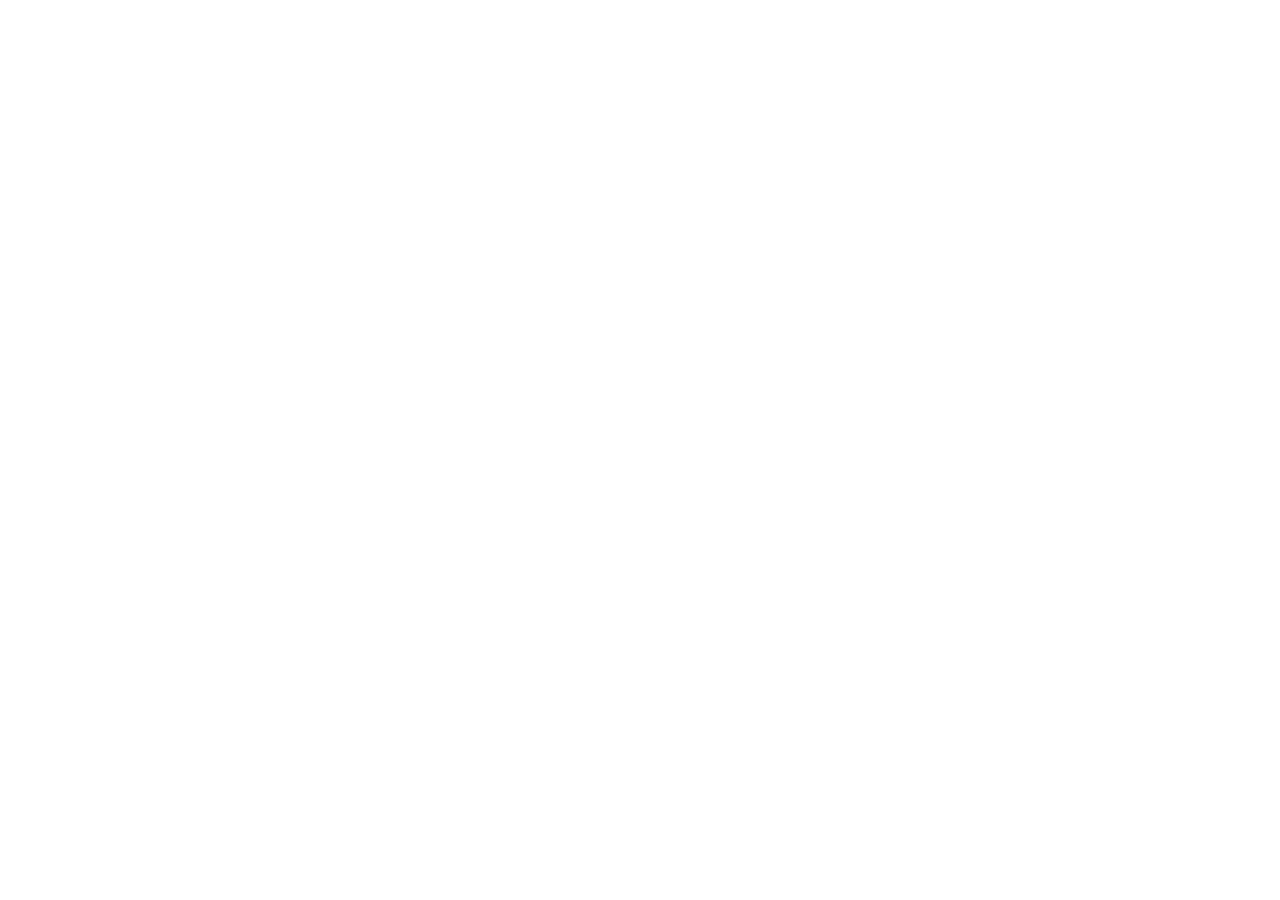
==== index.html @ 8848ab42 "this file folders are completed" ====
<!DOCTYPE html>
<html lang="en">
<head>
    <meta charset="UTF-8">
    <meta name="viewport" content="width=device-width, initial-scale=1.0">
    <!-- ------------------link css --------------------------------- -->
     <link rel="stylesheet" href="./assets/css/style.css">
    <title>AUTO | CARS</title>
</head>
<body>

    












    <!-- ------------------script js -------------------------------- -->
         <script src="./assets/js/script.js"></script>
</body>
</html>
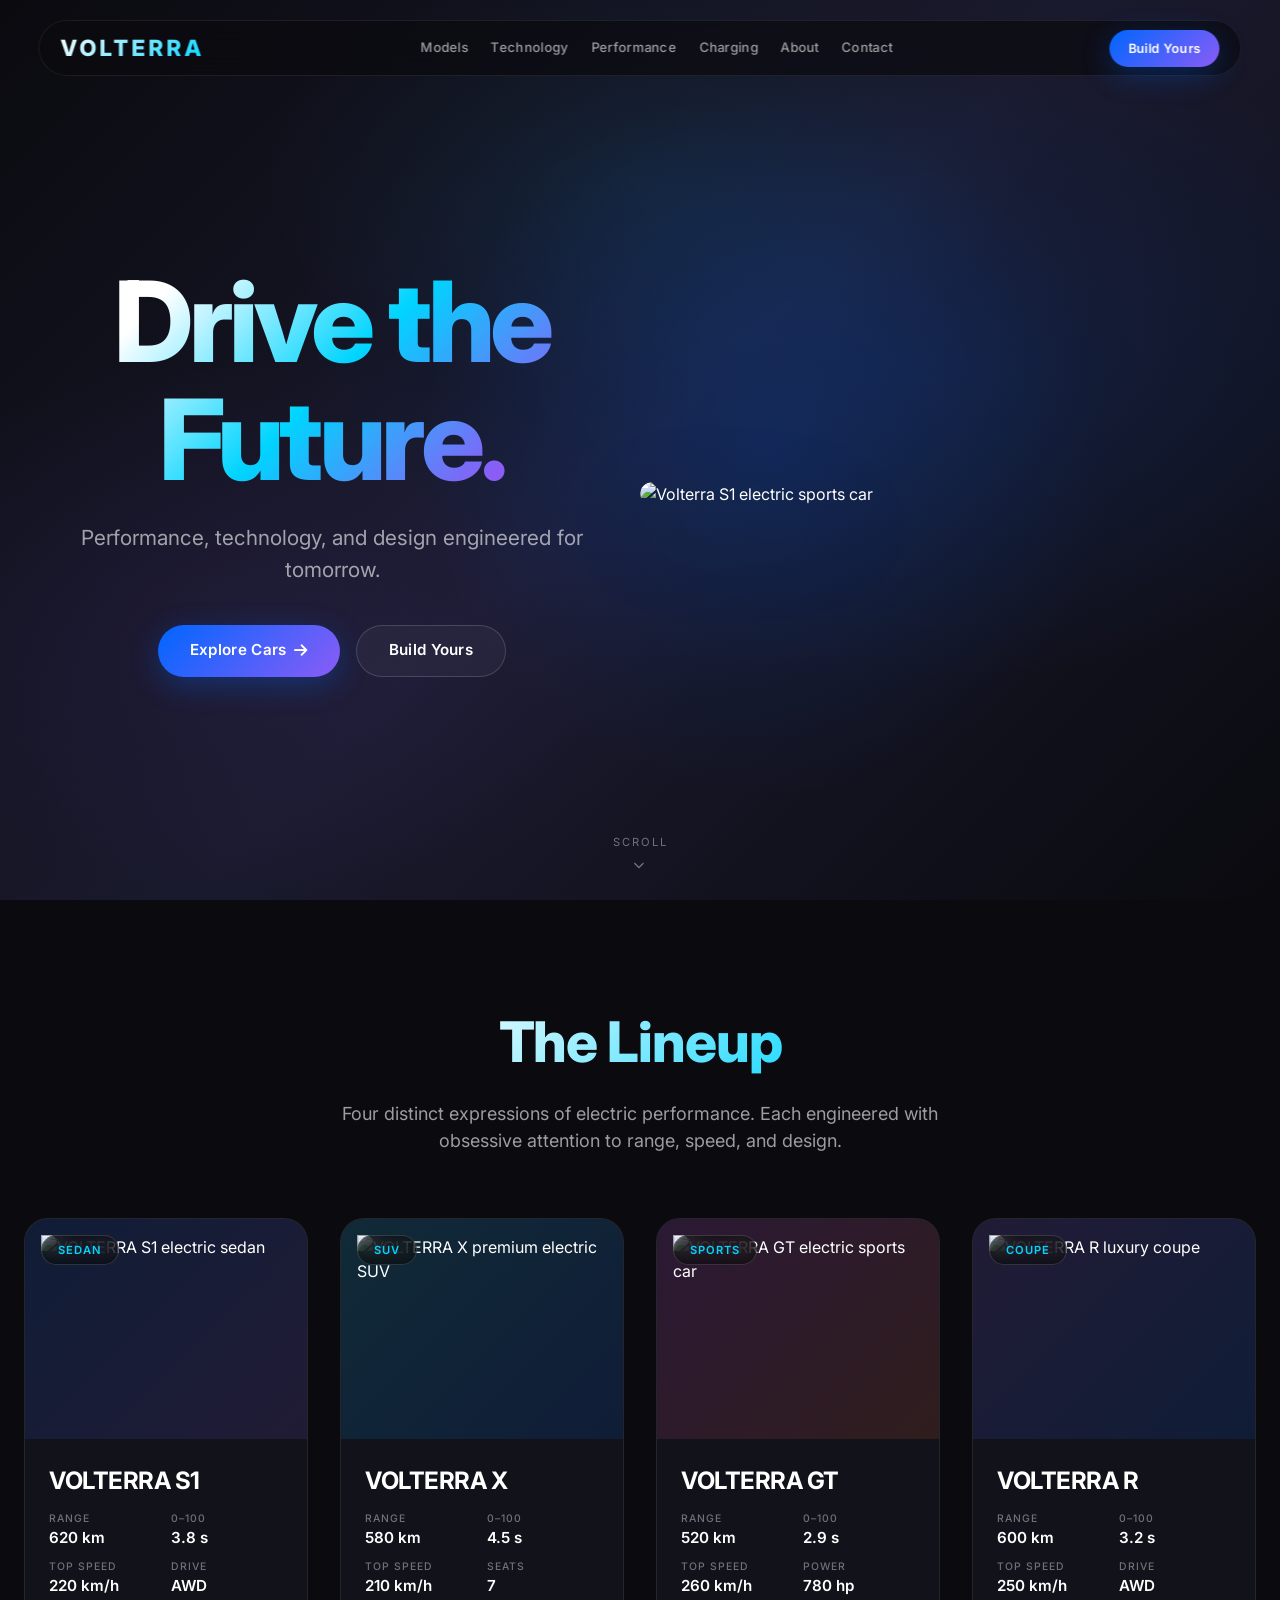
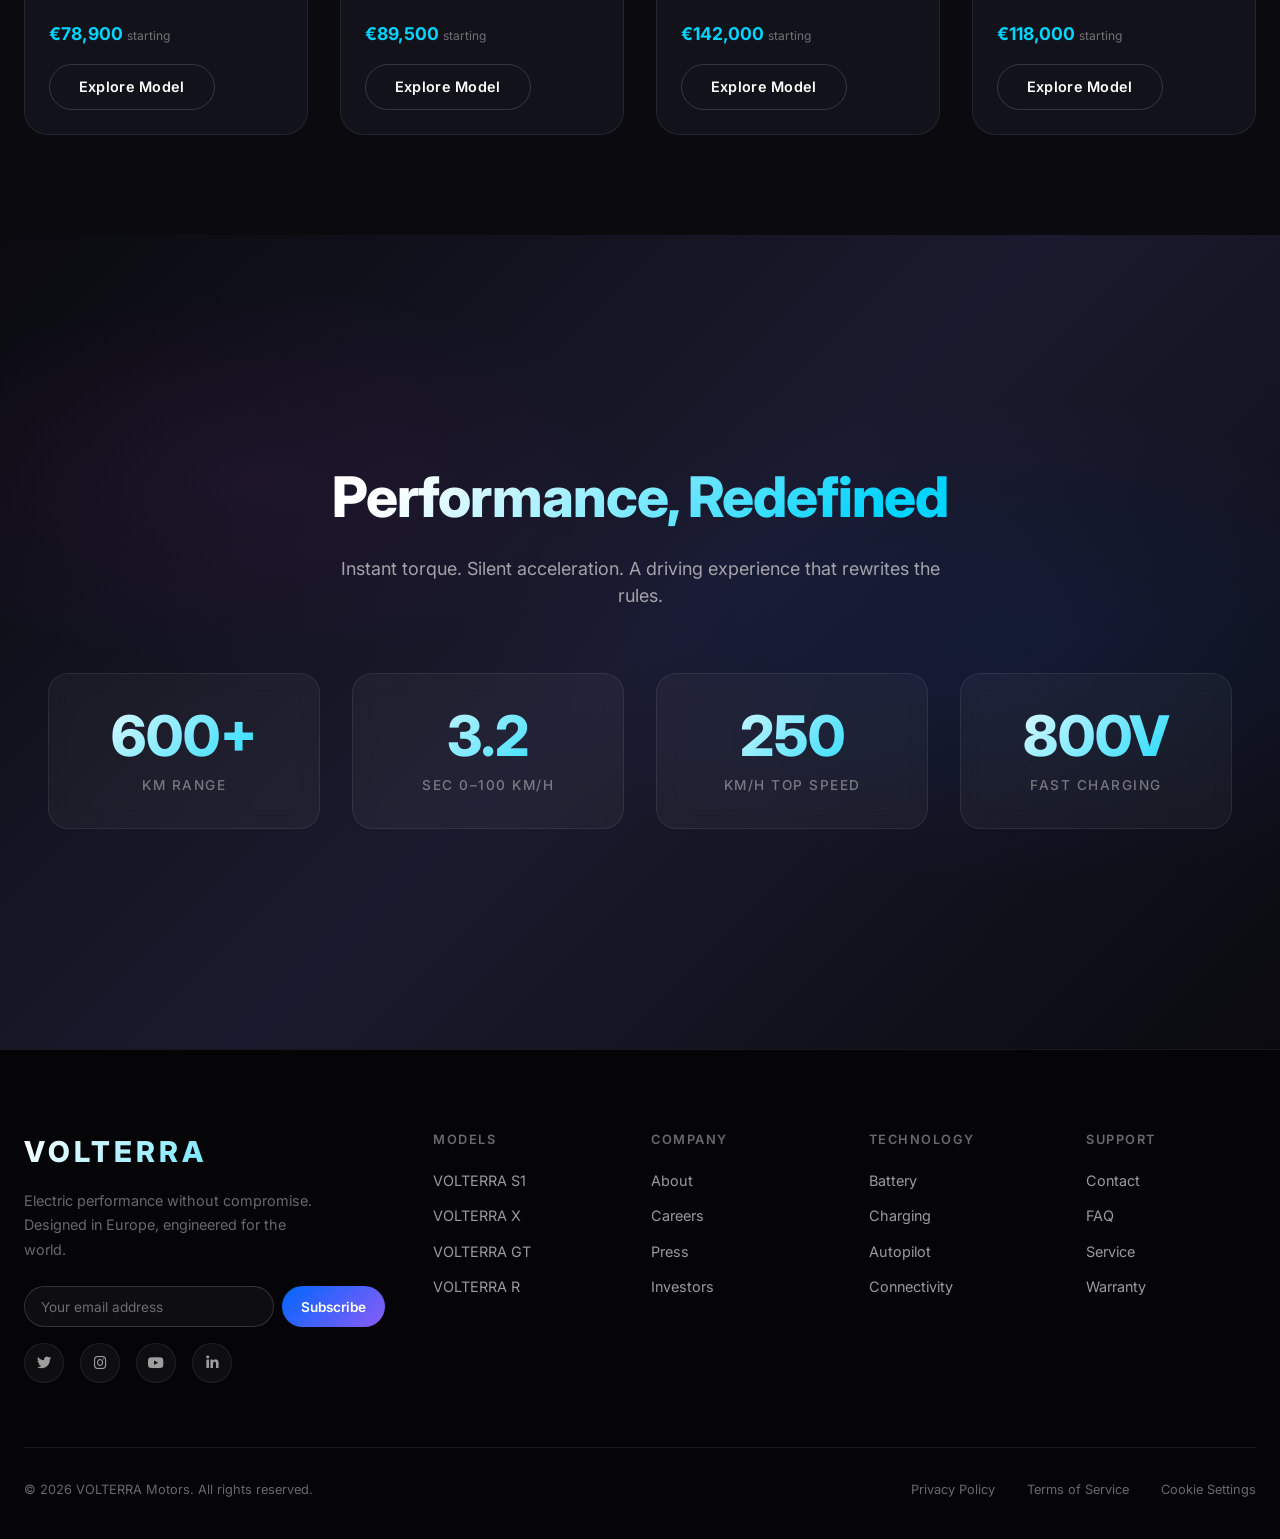
==== commit d07fd1f1: "this is my website" ====
--- a/index.html
+++ b/index.html
@@ -1,28 +1,225 @@
 <!DOCTYPE html>
 <html lang="en">
 <head>
-    <meta charset="UTF-8">
-    <meta name="viewport" content="width=device-width, initial-scale=1.0">
-    <!-- ------------------link css --------------------------------- -->
-     <link rel="stylesheet" href="./assets/css/style.css">
-    <title>AUTO | CARS</title>
+  <meta charset="UTF-8" />
+  <meta name="viewport" content="width=device-width, initial-scale=1.0" />
+  <meta name="description" content="VOLTERRA — Electric performance without compromise. Drive the future." />
+  <title>VOLTERRA — Drive the Future</title>
+
+  <link rel="preconnect" href="https://fonts.googleapis.com" />
+  <link rel="preconnect" href="https://fonts.gstatic.com" crossorigin />
+  <link href="https://fonts.googleapis.com/css2?family=Inter:opsz,wght@14..32,300;14..32,400;14..32,500;14..32,600;14..32,700;14..32,800&display=swap" rel="stylesheet" />
+  <link rel="stylesheet" href="https://cdnjs.cloudflare.com/ajax/libs/font-awesome/6.0.0-beta3/css/all.min.css" />
+  <link rel="stylesheet" href="assets/css/style.css" />
 </head>
 <body>
 
-    
-
-
-
-
-
-
-
-
-
-
-
-
-    <!-- ------------------script js -------------------------------- -->
-         <script src="./assets/js/script.js"></script>
+  <!-- ===== NAVIGATION ===== -->
+  <nav class="nav" id="nav">
+    <a href="index.html" class="nav-logo">VOLTERRA</a>
+    <div class="nav-links" id="navLinks">
+      <a href="models.html">Models</a>
+      <a href="technology.html">Technology</a>
+      <a href="performance.html">Performance</a>
+      <a href="charging.html">Charging</a>
+      <a href="about.html">About</a>
+      <a href="contact.html">Contact</a>
+    </div>
+    <div class="nav-cta">
+      <a href="models.html#build" class="btn btn-primary">Build Yours</a>
+      <button class="hamburger" id="hamburger" aria-label="Menu">
+        <span></span><span></span><span></span>
+      </button>
+    </div>
+  </nav>
+
+  <!-- ===== HERO ===== -->
+  <section class="hero">
+    <div class="hero-bg"></div>
+    <div class="hero-glow"></div>
+    <div class="hero-content">
+      <h1>Drive the Future.</h1>
+      <p class="hero-sub">Performance, technology, and design engineered for tomorrow.</p>
+      <div class="hero-ctas">
+        <a href="models.html" class="btn btn-primary">Explore Cars <i class="fas fa-arrow-right"></i></a>
+        <a href="models.html#build" class="btn btn-secondary">Build Yours</a>
+      </div>
+    </div>
+    <div class="hero-car">
+      <img src="https://images.unsplash.com/photo-1617788138017-80ad40651399?w=1200&q=80&auto=format&fit=crop" alt="Volterra S1 electric sports car" loading="eager" />
+    </div>
+    <div class="scroll-indicator">
+      <span>Scroll</span>
+      <i class="fas fa-chevron-down"></i>
+    </div>
+  </section>
+
+  <!-- ===== MODELS PREVIEW ===== -->
+  <section class="section" id="models">
+    <div class="section-header">
+      <h2 class="section-title">The Lineup</h2>
+      <p class="section-sub">Four distinct expressions of electric performance. Each engineered with obsessive attention to range, speed, and design.</p>
+    </div>
+    <div class="models-grid">
+
+      <article class="model-card">
+        <div class="model-card-image" style="background: linear-gradient(135deg, #0066ff20, #8b5cf620);">
+          <span class="model-badge">Sedan</span>
+          <img src="https://images.unsplash.com/photo-1619767886558-efdc259cde1a?w=600&q=80&auto=format&fit=crop" alt="VOLTERRA S1 electric sedan" loading="lazy" />
+        </div>
+        <div class="model-card-body">
+          <h3>VOLTERRA S1</h3>
+          <div class="model-specs">
+            <div class="spec-item"><span class="spec-label">Range</span><span class="spec-value">620 km</span></div>
+            <div class="spec-item"><span class="spec-label">0–100</span><span class="spec-value">3.8 s</span></div>
+            <div class="spec-item"><span class="spec-label">Top Speed</span><span class="spec-value">220 km/h</span></div>
+            <div class="spec-item"><span class="spec-label">Drive</span><span class="spec-value">AWD</span></div>
+          </div>
+          <div class="model-price">€78,900 <span>starting</span></div>
+          <a href="models.html" class="btn btn-outline">Explore Model</a>
+        </div>
+      </article>
+
+      <article class="model-card">
+        <div class="model-card-image" style="background: linear-gradient(135deg, #00d4ff20, #0066ff20);">
+          <span class="model-badge">SUV</span>
+          <img src="https://images.unsplash.com/photo-1618843479313-40f8afb4b4d8?w=600&q=80&auto=format&fit=crop" alt="VOLTERRA X premium electric SUV" loading="lazy" />
+        </div>
+        <div class="model-card-body">
+          <h3>VOLTERRA X</h3>
+          <div class="model-specs">
+            <div class="spec-item"><span class="spec-label">Range</span><span class="spec-value">580 km</span></div>
+            <div class="spec-item"><span class="spec-label">0–100</span><span class="spec-value">4.5 s</span></div>
+            <div class="spec-item"><span class="spec-label">Top Speed</span><span class="spec-value">210 km/h</span></div>
+            <div class="spec-item"><span class="spec-label">Seats</span><span class="spec-value">7</span></div>
+          </div>
+          <div class="model-price">€89,500 <span>starting</span></div>
+          <a href="models.html" class="btn btn-outline">Explore Model</a>
+        </div>
+      </article>
+
+      <article class="model-card">
+        <div class="model-card-image" style="background: linear-gradient(135deg, #d946ef20, #ff6b3520);">
+          <span class="model-badge">Sports</span>
+          <img src="https://images.unsplash.com/photo-1605559424843-9e4c228bf1c2?w=600&q=80&auto=format&fit=crop" alt="VOLTERRA GT electric sports car" loading="lazy" />
+        </div>
+        <div class="model-card-body">
+          <h3>VOLTERRA GT</h3>
+          <div class="model-specs">
+            <div class="spec-item"><span class="spec-label">Range</span><span class="spec-value">520 km</span></div>
+            <div class="spec-item"><span class="spec-label">0–100</span><span class="spec-value">2.9 s</span></div>
+            <div class="spec-item"><span class="spec-label">Top Speed</span><span class="spec-value">260 km/h</span></div>
+            <div class="spec-item"><span class="spec-label">Power</span><span class="spec-value">780 hp</span></div>
+          </div>
+          <div class="model-price">€142,000 <span>starting</span></div>
+          <a href="models.html" class="btn btn-outline">Explore Model</a>
+        </div>
+      </article>
+
+      <article class="model-card">
+        <div class="model-card-image" style="background: linear-gradient(135deg, #8b5cf620, #0066ff20);">
+          <span class="model-badge">Coupe</span>
+          <img src="https://images.unsplash.com/photo-1555215695-3004980ad54e?w=600&q=80&auto=format&fit=crop" alt="VOLTERRA R luxury coupe" loading="lazy" />
+        </div>
+        <div class="model-card-body">
+          <h3>VOLTERRA R</h3>
+          <div class="model-specs">
+            <div class="spec-item"><span class="spec-label">Range</span><span class="spec-value">600 km</span></div>
+            <div class="spec-item"><span class="spec-label">0–100</span><span class="spec-value">3.2 s</span></div>
+            <div class="spec-item"><span class="spec-label">Top Speed</span><span class="spec-value">250 km/h</span></div>
+            <div class="spec-item"><span class="spec-label">Drive</span><span class="spec-value">AWD</span></div>
+          </div>
+          <div class="model-price">€118,000 <span>starting</span></div>
+          <a href="models.html" class="btn btn-outline">Explore Model</a>
+        </div>
+      </article>
+
+    </div>
+  </section>
+
+  <!-- ===== PERFORMANCE TEASER ===== -->
+  <section class="performance">
+    <div class="performance-bg"></div>
+    <div class="section">
+      <div class="section-header">
+        <h2 class="section-title">Performance, Redefined</h2>
+        <p class="section-sub">Instant torque. Silent acceleration. A driving experience that rewrites the rules.</p>
+      </div>
+      <div class="stats-grid">
+        <div class="stat-item"><div class="stat-number">600+</div><div class="stat-label">km Range</div></div>
+        <div class="stat-item"><div class="stat-number">3.2</div><div class="stat-label">sec 0–100 km/h</div></div>
+        <div class="stat-item"><div class="stat-number">250</div><div class="stat-label">km/h Top Speed</div></div>
+        <div class="stat-item"><div class="stat-number">800V</div><div class="stat-label">Fast Charging</div></div>
+      </div>
+    </div>
+  </section>
+
+  <!-- ===== FOOTER ===== -->
+  <footer class="footer">
+    <div class="footer-inner">
+      <div class="footer-grid">
+        <div class="footer-brand">
+          <h3>VOLTERRA</h3>
+          <p>Electric performance without compromise. Designed in Europe, engineered for the world.</p>
+          <div class="newsletter">
+            <input type="email" placeholder="Your email address" />
+            <button>Subscribe</button>
+          </div>
+          <div class="footer-social">
+            <a href="#" aria-label="Twitter"><i class="fab fa-twitter"></i></a>
+            <a href="#" aria-label="Instagram"><i class="fab fa-instagram"></i></a>
+            <a href="#" aria-label="YouTube"><i class="fab fa-youtube"></i></a>
+            <a href="#" aria-label="LinkedIn"><i class="fab fa-linkedin-in"></i></a>
+          </div>
+        </div>
+        <div class="footer-col">
+          <h4>Models</h4>
+          <ul>
+            <li><a href="models.html">VOLTERRA S1</a></li>
+            <li><a href="models.html">VOLTERRA X</a></li>
+            <li><a href="models.html">VOLTERRA GT</a></li>
+            <li><a href="models.html">VOLTERRA R</a></li>
+          </ul>
+        </div>
+        <div class="footer-col">
+          <h4>Company</h4>
+          <ul>
+            <li><a href="about.html">About</a></li>
+            <li><a href="about.html">Careers</a></li>
+            <li><a href="about.html">Press</a></li>
+            <li><a href="about.html">Investors</a></li>
+          </ul>
+        </div>
+        <div class="footer-col">
+          <h4>Technology</h4>
+          <ul>
+            <li><a href="technology.html">Battery</a></li>
+            <li><a href="charging.html">Charging</a></li>
+            <li><a href="technology.html">Autopilot</a></li>
+            <li><a href="technology.html">Connectivity</a></li>
+          </ul>
+        </div>
+        <div class="footer-col">
+          <h4>Support</h4>
+          <ul>
+            <li><a href="contact.html">Contact</a></li>
+            <li><a href="contact.html">FAQ</a></li>
+            <li><a href="contact.html">Service</a></li>
+            <li><a href="contact.html">Warranty</a></li>
+          </ul>
+        </div>
+      </div>
+      <div class="footer-bottom">
+        <p>© 2026 VOLTERRA Motors. All rights reserved.</p>
+        <div class="footer-bottom-links">
+          <a href="#">Privacy Policy</a>
+          <a href="#">Terms of Service</a>
+          <a href="#">Cookie Settings</a>
+        </div>
+      </div>
+    </div>
+  </footer>
+
+  <script src="assets/js/script.js"></script>
 </body>
 </html>
--- a/assets/css/style.css
+++ b/assets/css/style.css
@@ -0,0 +1,842 @@
+/* ============================================================
+   VOLTERRA — Global Stylesheet (Theme-aware + RTL-ready)
+   ============================================================ */
+
+*, *::before, *::after { margin: 0; padding: 0; box-sizing: border-box; }
+html { scroll-behavior: smooth; }
+
+/* ===== THEME VARIABLES ===== */
+:root {
+  /* Dark theme (default) */
+  --bg: #0a0a0f;
+  --bg-2: #12121a;
+  --bg-3: #050508;
+  --text: #ffffff;
+  --text-muted: rgba(255, 255, 255, 0.6);
+  --text-dim: rgba(255, 255, 255, 0.4);
+  --border: rgba(255, 255, 255, 0.08);
+  --border-strong: rgba(255, 255, 255, 0.15);
+  --card: #12121a;
+  --input-bg: rgba(255, 255, 255, 0.04);
+  --nav-bg: rgba(10, 10, 15, 0.7);
+  --nav-bg-scrolled: rgba(10, 10, 15, 0.9);
+
+  --black: #0a0a0f;
+  --charcoal: #12121a;
+  --white: #ffffff;
+  --electric-blue: #0066ff;
+  --cyan: #00d4ff;
+  --violet: #8b5cf6;
+  --magenta: #d946ef;
+  --sunset-orange: #ff6b35;
+  --silver: #c0c0c8;
+
+  --gradient-hero: linear-gradient(135deg, #0a0a0f 0%, #1a1a2e 50%, #0a0a0f 100%);
+  --gradient-blue-violet: linear-gradient(135deg, #0066ff, #8b5cf6);
+  --gradient-cyan-blue: linear-gradient(135deg, #00d4ff, #0066ff);
+  --gradient-sunset: linear-gradient(135deg, #ff6b35, #d946ef);
+}
+
+[data-theme="light"] {
+  --bg: #f7f8fc;
+  --bg-2: #ffffff;
+  --bg-3: #eef0f7;
+  --text: #0a0a0f;
+  --text-muted: rgba(10, 10, 15, 0.65);
+  --text-dim: rgba(10, 10, 15, 0.45);
+  --border: rgba(10, 10, 15, 0.08);
+  --border-strong: rgba(10, 10, 15, 0.15);
+  --card: #ffffff;
+  --input-bg: rgba(10, 10, 15, 0.04);
+  --nav-bg: rgba(255, 255, 255, 0.75);
+  --nav-bg-scrolled: rgba(255, 255, 255, 0.92);
+
+  --gradient-hero: linear-gradient(135deg, #eef0f7 0%, #dfe4f5 50%, #eef0f7 100%);
+}
+
+/* ===== BASE ===== */
+body {
+  font-family: 'Inter', -apple-system, BlinkMacSystemFont, 'Segoe UI', 'Noto Naskh Arabic', Tahoma, sans-serif;
+  background-color: var(--bg);
+  color: var(--text);
+  line-height: 1.5;
+  -webkit-font-smoothing: antialiased;
+  overflow-x: hidden;
+  opacity: 0;
+  transition: opacity 0.6s ease, background-color 0.4s ease, color 0.4s ease;
+}
+body.loaded { opacity: 1; }
+
+body[dir="rtl"] { font-family: 'Noto Naskh Arabic', 'Inter', Tahoma, sans-serif; }
+
+img { max-width: 100%; display: block; }
+a { text-decoration: none; color: inherit; }
+ul { list-style: none; }
+button { font-family: inherit; cursor: pointer; }
+
+::-webkit-scrollbar { width: 8px; }
+::-webkit-scrollbar-track { background: var(--bg); }
+::-webkit-scrollbar-thumb {
+  background: linear-gradient(var(--electric-blue), var(--violet));
+  border-radius: 10px;
+}
+
+/* ===== PAGE PROGRESS BAR ===== */
+#page-progress {
+  position: fixed; top: 0; left: 0; height: 3px; width: 0%;
+  background: linear-gradient(90deg, var(--cyan), var(--electric-blue), var(--violet), var(--magenta));
+  z-index: 99999; transition: width 0.3s ease, opacity 0.3s ease;
+  box-shadow: 0 0 12px rgba(0, 212, 255, 0.6); opacity: 0;
+}
+#page-progress.active { opacity: 1; }
+
+/* ===== TYPOGRAPHY ===== */
+h1, h2, h3, h4 { font-weight: 700; letter-spacing: -0.02em; }
+
+.section-title {
+  font-size: clamp(2rem, 5vw, 3.5rem); font-weight: 800; margin-bottom: 1rem;
+  background: linear-gradient(135deg, var(--text) 30%, var(--cyan) 70%);
+  -webkit-background-clip: text; -webkit-text-fill-color: transparent; background-clip: text;
+}
+.section-sub {
+  font-size: 1.125rem; color: var(--text-muted);
+  max-width: 600px; margin: 0 auto;
+}
+
+/* ===== BUTTONS ===== */
+.btn {
+  display: inline-flex; align-items: center; justify-content: center; gap: 0.5rem;
+  padding: 0.85rem 2rem; border-radius: 60px; font-weight: 600; font-size: 0.95rem;
+  letter-spacing: 0.3px; transition: all 0.3s cubic-bezier(0.25, 0.46, 0.45, 0.94);
+  cursor: pointer; border: none; position: relative; overflow: hidden;
+}
+.btn-primary {
+  background: var(--gradient-blue-violet); color: #fff;
+  box-shadow: 0 8px 30px rgba(0, 102, 255, 0.3);
+}
+.btn-primary:hover { transform: translateY(-3px); box-shadow: 0 12px 40px rgba(0, 102, 255, 0.45); }
+
+.btn-secondary {
+  background: var(--input-bg); color: var(--text);
+  border: 1px solid var(--border-strong); backdrop-filter: blur(10px);
+}
+.btn-secondary:hover { background: rgba(127, 127, 127, 0.15); transform: translateY(-3px); }
+
+.btn-outline {
+  background: transparent; color: var(--text);
+  border: 1.5px solid var(--border-strong); padding: 0.7rem 1.8rem; font-size: 0.9rem;
+}
+.btn-outline:hover { border-color: var(--cyan); color: var(--cyan); background: rgba(0, 212, 255, 0.05); }
+
+/* ===== NAVIGATION ===== */
+.nav {
+  position: fixed; top: 20px; left: 50%; transform: translateX(-50%);
+  width: min(1300px, 94%); background: var(--nav-bg);
+  backdrop-filter: blur(20px); -webkit-backdrop-filter: blur(20px);
+  border: 1px solid var(--border); border-radius: 60px;
+  padding: 0.55rem 1.3rem; display: flex; align-items: center; justify-content: space-between;
+  z-index: 1000; transition: all 0.4s ease;
+}
+.nav.scrolled {
+  background: var(--nav-bg-scrolled); border-color: var(--border-strong);
+  top: 12px; box-shadow: 0 10px 40px rgba(0, 0, 0, 0.35);
+}
+
+.nav-logo {
+  font-size: 1.4rem; font-weight: 800; letter-spacing: 3px;
+  background: linear-gradient(135deg, var(--text), var(--cyan));
+  -webkit-background-clip: text; -webkit-text-fill-color: transparent; background-clip: text;
+  white-space: nowrap;
+}
+
+.nav-links { display: flex; align-items: center; gap: 1.4rem; }
+.nav-links a {
+  font-size: 0.82rem; font-weight: 500; color: var(--text-muted);
+  transition: color 0.3s; letter-spacing: 0.3px; position: relative; white-space: nowrap;
+}
+.nav-links a:hover, .nav-links a.active { color: var(--text); }
+.nav-links a.active::after {
+  content: ''; position: absolute; bottom: -6px; left: 50%; transform: translateX(-50%);
+  width: 5px; height: 5px; border-radius: 50%; background: var(--cyan); box-shadow: 0 0 8px var(--cyan);
+}
+
+/* Nav utilities (theme, lang, login) */
+.nav-utils { display: flex; align-items: center; gap: 0.6rem; }
+
+.icon-btn {
+  width: 38px; height: 38px; border-radius: 50%;
+  background: var(--input-bg); border: 1px solid var(--border);
+  display: flex; align-items: center; justify-content: center;
+  color: var(--text); font-size: 0.9rem; transition: all 0.3s;
+}
+.icon-btn:hover {
+  background: var(--gradient-blue-violet); color: #fff;
+  border-color: transparent; transform: translateY(-2px);
+}
+
+/* Language dropdown */
+.lang-wrap { position: relative; }
+.lang-menu {
+  position: absolute; top: 50px; right: 0;
+  background: var(--card); border: 1px solid var(--border-strong);
+  border-radius: 14px; overflow: hidden; min-width: 150px;
+  box-shadow: 0 20px 50px rgba(0,0,0,0.4);
+  opacity: 0; visibility: hidden; transform: translateY(-8px);
+  transition: all 0.25s ease; z-index: 1200;
+}
+.lang-menu.open { opacity: 1; visibility: visible; transform: translateY(0); }
+.lang-menu button {
+  display: flex; align-items: center; gap: 0.6rem; width: 100%;
+  padding: 0.7rem 1rem; background: transparent; border: none;
+  color: var(--text); font-size: 0.85rem; text-align: left;
+  transition: background 0.2s;
+}
+body[dir="rtl"] .lang-menu button { text-align: right; }
+.lang-menu button:hover { background: var(--input-bg); }
+.lang-menu button.active { color: var(--cyan); font-weight: 600; }
+
+.nav-cta { display: flex; align-items: center; gap: 0.6rem; }
+.nav-cta .btn { padding: 0.55rem 1.2rem; font-size: 0.8rem; }
+
+.hamburger {
+  display: none; flex-direction: column; gap: 5px; background: none; border: none; padding: 5px;
+}
+.hamburger span { width: 22px; height: 2px; background: var(--text); border-radius: 2px; transition: all 0.3s; }
+
+/* ===== HERO (HOME) ===== */
+.hero {
+  min-height: 100vh; display: flex; align-items: center; justify-content: center;
+  position: relative; overflow: hidden; background: var(--gradient-hero);
+  padding: 120px 24px 80px;
+}
+.hero-bg {
+  position: absolute; inset: 0; z-index: 0;
+  background:
+    radial-gradient(ellipse 80% 60% at 70% 40%, rgba(0, 102, 255, 0.12) 0%, transparent 60%),
+    radial-gradient(ellipse 60% 50% at 20% 70%, rgba(139, 92, 246, 0.08) 0%, transparent 60%),
+    radial-gradient(ellipse 50% 40% at 50% 20%, rgba(0, 212, 255, 0.06) 0%, transparent 60%);
+}
+.hero-glow {
+  position: absolute; width: 700px; height: 700px; border-radius: 50%;
+  background: radial-gradient(circle, rgba(0, 102, 255, 0.15) 0%, transparent 70%);
+  top: 50%; left: 60%; transform: translate(-50%, -50%);
+  animation: pulseGlow 6s ease-in-out infinite alternate; z-index: 0;
+}
+@keyframes pulseGlow {
+  0% { opacity: 0.5; transform: translate(-50%, -50%) scale(1); }
+  100% { opacity: 1; transform: translate(-50%, -50%) scale(1.15); }
+}
+.hero-content { position: relative; z-index: 2; text-align: center; max-width: 900px; width: 100%; }
+.hero h1 {
+  font-size: clamp(3rem, 10vw, 7rem); font-weight: 800; line-height: 1.05;
+  letter-spacing: -0.04em; margin-bottom: 1.5rem;
+  background: linear-gradient(135deg, var(--text) 20%, var(--cyan) 50%, var(--violet) 80%);
+  -webkit-background-clip: text; -webkit-text-fill-color: transparent; background-clip: text;
+  animation: fadeInUp 1s ease-out;
+}
+.hero-sub {
+  font-size: clamp(1rem, 2vw, 1.3rem); color: var(--text-muted);
+  max-width: 600px; margin: 0 auto 2.5rem;
+  animation: fadeInUp 1s ease-out 0.2s both;
+}
+.hero-ctas {
+  display: flex; gap: 1rem; justify-content: center; flex-wrap: wrap;
+  animation: fadeInUp 1s ease-out 0.4s both;
+}
+.hero-car {
+  position: relative; z-index: 1; margin-top: 3rem; width: 100%; max-width: 1000px;
+  animation: fadeInUp 1.2s ease-out 0.6s both;
+  filter: drop-shadow(0 30px 60px rgba(0, 102, 255, 0.25));
+}
+.hero-car img {
+  width: 100%; height: auto; border-radius: 24px;
+  mask-image: linear-gradient(to bottom, #000 80%, transparent 100%);
+  -webkit-mask-image: linear-gradient(to bottom, #000 80%, transparent 100%);
+}
+.scroll-indicator {
+  position: absolute; bottom: 30px; left: 50%; transform: translateX(-50%);
+  display: flex; flex-direction: column; align-items: center; gap: 8px;
+  color: var(--text-dim); font-size: 0.7rem; letter-spacing: 2px; text-transform: uppercase;
+  animation: bounceDown 2s infinite; z-index: 3;
+}
+@keyframes bounceDown {
+  0%, 100% { transform: translateX(-50%) translateY(0); opacity: 0.5; }
+  50% { transform: translateX(-50%) translateY(8px); opacity: 1; }
+}
+@keyframes fadeInUp {
+  from { opacity: 0; transform: translateY(30px); }
+  to { opacity: 1; transform: translateY(0); }
+}
+
+/* ===== PAGE HERO (subpages) ===== */
+.page-hero {
+  padding: 180px 24px 80px; text-align: center;
+  position: relative; overflow: hidden; background: var(--gradient-hero);
+}
+.page-hero-bg {
+  position: absolute; inset: 0;
+  background:
+    radial-gradient(ellipse 80% 60% at 70% 40%, rgba(0, 102, 255, 0.12) 0%, transparent 60%),
+    radial-gradient(ellipse 60% 50% at 20% 70%, rgba(139, 92, 246, 0.08) 0%, transparent 60%);
+}
+.page-hero-content { position: relative; z-index: 2; }
+.page-hero h1 {
+  font-size: clamp(2.5rem, 7vw, 5rem); font-weight: 800; line-height: 1.1; margin-bottom: 1rem;
+  background: linear-gradient(135deg, var(--text) 20%, var(--cyan) 60%, var(--violet) 90%);
+  -webkit-background-clip: text; -webkit-text-fill-color: transparent; background-clip: text;
+}
+.page-hero p { font-size: clamp(1rem, 2vw, 1.2rem); color: var(--text-muted); max-width: 640px; margin: 0 auto; }
+
+/* ===== SECTIONS ===== */
+.section { padding: 100px 24px; max-width: 1300px; margin: 0 auto; }
+.section-header { text-align: center; margin-bottom: 4rem; }
+
+/* ===== MODELS ===== */
+.models-grid { display: grid; grid-template-columns: repeat(auto-fit, minmax(280px, 1fr)); gap: 2rem; }
+.model-card {
+  background: var(--card); border-radius: 24px; overflow: hidden;
+  border: 1px solid var(--border); transition: all 0.4s cubic-bezier(0.25, 0.46, 0.45, 0.94);
+  position: relative;
+}
+.model-card:hover {
+  transform: translateY(-10px); border-color: var(--border-strong);
+  box-shadow: 0 30px 60px rgba(0, 0, 0, 0.35);
+}
+.model-card-image {
+  position: relative; height: 220px; overflow: hidden;
+  display: flex; align-items: center; justify-content: center; padding: 1rem;
+}
+.model-card-image img { width: 100%; height: 100%; object-fit: cover; transition: transform 0.6s ease; }
+.model-card:hover .model-card-image img { transform: scale(1.05); }
+.model-badge {
+  position: absolute; top: 16px; left: 16px;
+  background: rgba(0, 0, 0, 0.55); backdrop-filter: blur(10px);
+  padding: 0.35rem 1rem; border-radius: 40px; font-size: 0.7rem; font-weight: 600;
+  letter-spacing: 1px; text-transform: uppercase;
+  border: 1px solid rgba(255, 255, 255, 0.15); color: var(--cyan); z-index: 2;
+}
+body[dir="rtl"] .model-badge { left: auto; right: 16px; }
+.model-card-body { padding: 1.5rem; }
+.model-card-body h3 { font-size: 1.5rem; font-weight: 700; margin-bottom: 0.75rem; }
+.model-specs { display: grid; grid-template-columns: 1fr 1fr; gap: 0.6rem; margin-bottom: 1.5rem; }
+.spec-item { display: flex; flex-direction: column; }
+.spec-label {
+  font-size: 0.65rem; text-transform: uppercase; letter-spacing: 1px;
+  color: var(--text-dim); font-weight: 500;
+}
+.spec-value { font-size: 0.95rem; font-weight: 600; color: var(--text); }
+.model-price { font-size: 1.1rem; font-weight: 700; color: var(--cyan); margin-bottom: 1rem; }
+.model-price span { font-size: 0.75rem; font-weight: 400; color: var(--text-dim); }
+
+/* ===== CONFIGURATOR ===== */
+.configurator {
+  background: var(--card); border-radius: 32px; padding: 3rem;
+  border: 1px solid var(--border);
+}
+.config-grid { display: grid; grid-template-columns: 1fr 1fr; gap: 3rem; align-items: center; }
+.config-preview {
+  position: relative; border-radius: 20px; overflow: hidden;
+  background: var(--bg-3); min-height: 320px;
+  display: flex; align-items: center; justify-content: center;
+  border: 1px solid var(--border);
+}
+.config-preview img {
+  width: 100%; height: 100%; object-fit: cover;
+  transition: opacity 0.4s ease; border-radius: 20px;
+}
+.config-options h3 { font-size: 1.8rem; margin-bottom: 0.5rem; }
+.config-options > p { color: var(--text-dim); margin-bottom: 2rem; font-size: 0.95rem; }
+.option-group { margin-bottom: 1.5rem; }
+.option-group label {
+  display: block; font-size: 0.75rem; text-transform: uppercase; letter-spacing: 1.5px;
+  color: var(--text-dim); margin-bottom: 0.75rem; font-weight: 600;
+}
+.color-swatches { display: flex; gap: 0.75rem; flex-wrap: wrap; }
+.swatch {
+  width: 42px; height: 42px; border-radius: 50%; cursor: pointer;
+  border: 3px solid transparent; transition: all 0.3s;
+}
+.swatch:hover { transform: scale(1.1); }
+.swatch.active { border-color: var(--text); box-shadow: 0 0 0 2px rgba(127,127,127,0.3); }
+.wheel-options, .interior-options, .package-options { display: flex; gap: 0.75rem; flex-wrap: wrap; }
+.option-btn {
+  padding: 0.6rem 1.2rem; border-radius: 40px; border: 1px solid var(--border-strong);
+  background: transparent; color: var(--text-muted); font-size: 0.8rem; font-weight: 500;
+  transition: all 0.3s;
+}
+.option-btn:hover { border-color: var(--border-strong); color: var(--text); }
+.option-btn.active { background: var(--gradient-blue-violet); border-color: transparent; color: #fff; }
+
+/* ===== TECH CARDS ===== */
+.tech-grid { display: grid; grid-template-columns: repeat(auto-fit, minmax(280px, 1fr)); gap: 1.5rem; }
+.tech-card {
+  background: var(--card); border-radius: 24px; padding: 2rem;
+  border: 1px solid var(--border); transition: all 0.4s;
+  position: relative; overflow: hidden;
+}
+.tech-card::before {
+  content: ''; position: absolute; top: 0; left: 0; right: 0; height: 3px;
+  background: var(--gradient-blue-violet); opacity: 0; transition: opacity 0.4s;
+}
+.tech-card:hover::before { opacity: 1; }
+.tech-card:hover {
+  border-color: var(--border-strong); transform: translateY(-6px);
+  box-shadow: 0 20px 40px rgba(0, 0, 0, 0.3);
+}
+.tech-icon {
+  font-size: 2rem; margin-bottom: 1.2rem;
+  background: var(--gradient-blue-violet);
+  -webkit-background-clip: text; -webkit-text-fill-color: transparent; background-clip: text;
+}
+.tech-card h4 { font-size: 1.2rem; margin-bottom: 0.75rem; }
+.tech-card p { color: var(--text-muted); font-size: 0.9rem; line-height: 1.6; }
+
+/* ===== PERFORMANCE ===== */
+.performance {
+  background: var(--gradient-hero);
+  position: relative; overflow: hidden; padding: 120px 24px;
+}
+.performance-bg {
+  position: absolute; inset: 0;
+  background:
+    radial-gradient(ellipse 70% 50% at 80% 50%, rgba(0, 102, 255, 0.08) 0%, transparent 60%),
+    radial-gradient(ellipse 50% 40% at 20% 30%, rgba(217, 70, 239, 0.06) 0%, transparent 60%);
+  z-index: 0;
+}
+.performance .section { position: relative; z-index: 1; }
+.stats-grid { display: grid; grid-template-columns: repeat(auto-fit, minmax(200px, 1fr)); gap: 2rem; margin-top: 3rem; }
+.stat-item {
+  text-align: center; padding: 2rem 1rem;
+  background: var(--input-bg); border-radius: 20px;
+  border: 1px solid var(--border); backdrop-filter: blur(10px);
+  transition: all 0.4s;
+}
+.stat-item:hover {
+  border-color: var(--border-strong); transform: translateY(-5px);
+}
+.stat-number {
+  font-size: clamp(2.5rem, 5vw, 3.5rem); font-weight: 800;
+  background: linear-gradient(135deg, var(--text), var(--cyan));
+  -webkit-background-clip: text; -webkit-text-fill-color: transparent; background-clip: text;
+  line-height: 1.1; margin-bottom: 0.5rem;
+}
+.stat-label {
+  font-size: 0.85rem; color: var(--text-dim);
+  text-transform: uppercase; letter-spacing: 1.5px; font-weight: 500;
+}
+
+/* ===== CHARGING ===== */
+.charging {
+  background: linear-gradient(135deg, var(--bg) 0%, var(--bg-2) 50%, var(--bg) 100%);
+  padding: 120px 24px; position: relative; overflow: hidden;
+}
+.charging-bg {
+  position: absolute; inset: 0;
+  background:
+    radial-gradient(ellipse 60% 50% at 30% 60%, rgba(255, 107, 53, 0.08) 0%, transparent 60%),
+    radial-gradient(ellipse 50% 40% at 70% 40%, rgba(139, 92, 246, 0.06) 0%, transparent 60%);
+  z-index: 0;
+}
+.charging .section { position: relative; z-index: 1; }
+.charging-content { display: grid; grid-template-columns: 1fr 1fr; gap: 4rem; align-items: center; }
+.charging-text h2 { font-size: clamp(2rem, 4vw, 3rem); font-weight: 800; margin-bottom: 1rem; line-height: 1.2; }
+.charging-text h2 span {
+  background: linear-gradient(135deg, var(--sunset-orange), var(--magenta));
+  -webkit-background-clip: text; -webkit-text-fill-color: transparent; background-clip: text;
+}
+.charging-text p { color: var(--text-muted); font-size: 1.05rem; margin-bottom: 2rem; line-height: 1.7; }
+.charging-visual {
+  position: relative; border-radius: 24px; overflow: hidden;
+  background: var(--bg-3); min-height: 300px;
+  border: 1px solid var(--border);
+  display: flex; align-items: center; justify-content: center;
+}
+.charging-visual img { width: 100%; height: 100%; object-fit: cover; border-radius: 24px; }
+.charging-progress {
+  position: absolute; bottom: 24px; left: 24px; right: 24px;
+  background: rgba(10, 10, 15, 0.8); backdrop-filter: blur(15px);
+  border-radius: 16px; padding: 1rem 1.5rem;
+  border: 1px solid rgba(255, 255, 255, 0.1);
+  display: flex; align-items: center; gap: 1rem;
+}
+.charging-progress .bar {
+  flex: 1; height: 6px; background: rgba(255, 255, 255, 0.1);
+  border-radius: 10px; overflow: hidden;
+}
+.charging-progress .bar-fill {
+  height: 100%; width: 72%;
+  background: linear-gradient(90deg, var(--sunset-orange), var(--magenta));
+  border-radius: 10px; animation: chargePulse 2s ease-in-out infinite;
+}
+@keyframes chargePulse { 0%, 100% { opacity: 1; } 50% { opacity: 0.7; } }
+.charging-progress .percent {
+  font-weight: 700; font-size: 1.1rem; color: var(--sunset-orange); min-width: 50px;
+}
+
+/* ===== ABOUT ===== */
+.about-grid { display: grid; grid-template-columns: 1fr 1fr; gap: 4rem; align-items: center; }
+.about-text h2 { font-size: clamp(1.8rem, 3.5vw, 2.8rem); font-weight: 800; margin-bottom: 1.5rem; line-height: 1.2; }
+.about-text p { color: var(--text-muted); font-size: 1rem; line-height: 1.8; margin-bottom: 1.2rem; }
+.about-image {
+  border-radius: 24px; overflow: hidden;
+  border: 1px solid var(--border); position: relative;
+}
+.about-image img { width: 100%; height: 100%; object-fit: cover; border-radius: 24px; }
+.values-grid { display: grid; grid-template-columns: repeat(auto-fit, minmax(240px, 1fr)); gap: 1.5rem; margin-top: 2rem; }
+.value-card {
+  background: var(--card); border-radius: 20px; padding: 2rem;
+  border: 1px solid var(--border); transition: all 0.4s;
+}
+.value-card:hover { border-color: var(--border-strong); transform: translateY(-5px); }
+.value-card i {
+  font-size: 1.8rem; margin-bottom: 1rem;
+  background: var(--gradient-blue-violet);
+  -webkit-background-clip: text; -webkit-text-fill-color: transparent; background-clip: text;
+}
+.value-card h4 { font-size: 1.1rem; margin-bottom: 0.6rem; }
+.value-card p { color: var(--text-muted); font-size: 0.9rem; line-height: 1.6; }
+
+/* ===== CONTACT ===== */
+.contact-grid { display: grid; grid-template-columns: 1fr 1.2fr; gap: 4rem; align-items: start; }
+.contact-info h2 { font-size: clamp(1.8rem, 3.5vw, 2.5rem); font-weight: 800; margin-bottom: 1rem; }
+.contact-info > p { color: var(--text-muted); margin-bottom: 2rem; line-height: 1.7; }
+.contact-item { display: flex; align-items: flex-start; gap: 1rem; margin-bottom: 1.5rem; }
+.contact-item i { font-size: 1.2rem; color: var(--cyan); margin-top: 0.2rem; min-width: 24px; }
+.contact-item h4 {
+  font-size: 0.8rem; text-transform: uppercase; letter-spacing: 1.5px;
+  color: var(--text-dim); margin-bottom: 0.3rem;
+}
+.contact-item p { color: var(--text); font-size: 0.95rem; }
+.contact-form {
+  background: var(--card); border-radius: 24px; padding: 2.5rem;
+  border: 1px solid var(--border);
+}
+.form-group { margin-bottom: 1.5rem; }
+.form-group label {
+  display: block; font-size: 0.75rem; text-transform: uppercase; letter-spacing: 1.5px;
+  color: var(--text-dim); margin-bottom: 0.6rem; font-weight: 600;
+}
+.form-group input,
+.form-group textarea,
+.form-group select {
+  width: 100%; padding: 0.9rem 1.2rem; border-radius: 12px;
+  border: 1px solid var(--border-strong); background: var(--input-bg);
+  color: var(--text); font-family: inherit; font-size: 0.95rem; outline: none;
+  transition: border-color 0.3s, background 0.3s;
+}
+.form-group input:focus,
+.form-group textarea:focus,
+.form-group select:focus { border-color: var(--cyan); }
+.form-group textarea { min-height: 140px; resize: vertical; }
+.form-group select option { background: var(--card); color: var(--text); }
+
+/* ===== SHOP ===== */
+.shop-toolbar {
+  display: flex; gap: 1rem; flex-wrap: wrap;
+  align-items: center; justify-content: space-between; margin-bottom: 2.5rem;
+}
+.filter-tabs { display: flex; gap: 0.5rem; flex-wrap: wrap; }
+.filter-tab {
+  padding: 0.55rem 1.2rem; border-radius: 40px;
+  background: var(--input-bg); border: 1px solid var(--border);
+  color: var(--text-muted); font-size: 0.82rem; font-weight: 500;
+  transition: all 0.3s;
+}
+.filter-tab:hover { color: var(--text); }
+.filter-tab.active {
+  background: var(--gradient-blue-violet); color: #fff; border-color: transparent;
+}
+
+.shop-grid {
+  display: grid;
+  grid-template-columns: repeat(auto-fill, minmax(270px, 1fr));
+  gap: 1.8rem;
+}
+
+.shop-card {
+  background: var(--card); border-radius: 20px; overflow: hidden;
+  border: 1px solid var(--border); transition: all 0.4s;
+  display: flex; flex-direction: column;
+}
+.shop-card:hover {
+  transform: translateY(-6px); border-color: var(--border-strong);
+  box-shadow: 0 25px 50px rgba(0, 0, 0, 0.35);
+}
+.shop-card-image {
+  height: 190px; background: var(--bg-3);
+  display: flex; align-items: center; justify-content: center;
+  padding: 1rem; overflow: hidden;
+}
+.shop-card-image img { width: 100%; height: 100%; object-fit: cover; transition: transform 0.5s; }
+.shop-card:hover .shop-card-image img { transform: scale(1.06); }
+.shop-card-body { padding: 1.3rem; display: flex; flex-direction: column; flex: 1; }
+.shop-card-cat {
+  font-size: 0.65rem; text-transform: uppercase; letter-spacing: 1.2px;
+  color: var(--cyan); font-weight: 600; margin-bottom: 0.5rem;
+}
+.shop-card-body h3 { font-size: 1.15rem; margin-bottom: 0.6rem; }
+.shop-card-body p { color: var(--text-muted); font-size: 0.85rem; line-height: 1.5; margin-bottom: 1.2rem; flex: 1; }
+.shop-card-price {
+  font-size: 1.25rem; font-weight: 700; color: var(--cyan); margin-bottom: 1rem;
+}
+.shop-card-actions { display: flex; gap: 0.5rem; }
+.shop-card-actions .btn { flex: 1; padding: 0.65rem 1rem; font-size: 0.82rem; }
+
+/* Cart drawer */
+.cart-drawer {
+  position: fixed; top: 0; right: -420px; width: 400px; max-width: 92vw;
+  height: 100vh; background: var(--card); border-left: 1px solid var(--border);
+  z-index: 2000; transition: right 0.4s cubic-bezier(0.25, 0.46, 0.45, 0.94);
+  display: flex; flex-direction: column; box-shadow: -20px 0 60px rgba(0, 0, 0, 0.4);
+}
+body[dir="rtl"] .cart-drawer { right: auto; left: -420px; border-left: none; border-right: 1px solid var(--border); }
+.cart-drawer.open { right: 0; }
+body[dir="rtl"] .cart-drawer.open { right: auto; left: 0; }
+.cart-header {
+  padding: 1.5rem; display: flex; align-items: center; justify-content: space-between;
+  border-bottom: 1px solid var(--border);
+}
+.cart-header h3 { font-size: 1.2rem; }
+.cart-close { background: none; border: none; color: var(--text); font-size: 1.2rem; }
+.cart-body { flex: 1; overflow-y: auto; padding: 1.2rem; }
+.cart-empty { text-align: center; color: var(--text-dim); padding: 3rem 1rem; }
+.cart-empty i { font-size: 2.5rem; margin-bottom: 1rem; opacity: 0.4; }
+.cart-item {
+  display: flex; gap: 1rem; padding: 0.9rem 0;
+  border-bottom: 1px solid var(--border);
+}
+.cart-item-img {
+  width: 60px; height: 60px; border-radius: 10px; overflow: hidden;
+  background: var(--bg-3); flex-shrink: 0;
+}
+.cart-item-img img { width: 100%; height: 100%; object-fit: cover; }
+.cart-item-info { flex: 1; min-width: 0; }
+.cart-item-info h4 { font-size: 0.9rem; margin-bottom: 0.2rem; }
+.cart-item-info .price { color: var(--cyan); font-weight: 600; font-size: 0.85rem; }
+.cart-item-qty {
+  display: flex; align-items: center; gap: 0.4rem; margin-top: 0.4rem;
+}
+.cart-item-qty button {
+  width: 22px; height: 22px; border-radius: 50%; border: 1px solid var(--border-strong);
+  background: transparent; color: var(--text); font-size: 0.75rem;
+  display: flex; align-items: center; justify-content: center;
+}
+.cart-item-remove {
+  background: none; border: none; color: var(--text-dim); font-size: 0.9rem;
+  align-self: flex-start;
+}
+.cart-item-remove:hover { color: #ff5566; }
+.cart-footer {
+  padding: 1.5rem; border-top: 1px solid var(--border);
+}
+.cart-total {
+  display: flex; justify-content: space-between; margin-bottom: 1rem;
+  font-size: 1.05rem; font-weight: 600;
+}
+.cart-total span:last-child { color: var(--cyan); }
+
+/* Floating cart button */
+.cart-fab {
+  position: fixed; bottom: 30px; right: 30px;
+  width: 58px; height: 58px; border-radius: 50%;
+  background: var(--gradient-blue-violet); color: #fff; border: none;
+  display: flex; align-items: center; justify-content: center;
+  font-size: 1.2rem; z-index: 1500; cursor: pointer;
+  box-shadow: 0 10px 30px rgba(0, 102, 255, 0.4);
+  transition: transform 0.3s;
+}
+body[dir="rtl"] .cart-fab { right: auto; left: 30px; }
+.cart-fab:hover { transform: scale(1.08); }
+.cart-count {
+  position: absolute; top: -6px; right: -6px;
+  background: var(--magenta); color: #fff;
+  width: 22px; height: 22px; border-radius: 50%;
+  font-size: 0.7rem; font-weight: 700;
+  display: flex; align-items: center; justify-content: center;
+}
+body[dir="rtl"] .cart-count { right: auto; left: -6px; }
+
+/* ===== AUTH MODAL ===== */
+.auth-modal {
+  position: fixed; inset: 0; z-index: 3000;
+  background: rgba(0, 0, 0, 0.6); backdrop-filter: blur(8px);
+  display: flex; align-items: center; justify-content: center; padding: 20px;
+  opacity: 0; visibility: hidden; transition: all 0.3s;
+}
+.auth-modal.open { opacity: 1; visibility: visible; }
+
+.auth-card {
+  background: var(--card); border: 1px solid var(--border-strong);
+  border-radius: 24px; padding: 2.5rem;
+  width: 100%; max-width: 440px; position: relative;
+  transform: translateY(20px); transition: transform 0.4s;
+  max-height: 92vh; overflow-y: auto;
+}
+.auth-modal.open .auth-card { transform: translateY(0); }
+
+.auth-close {
+  position: absolute; top: 18px; right: 18px;
+  background: none; border: none; color: var(--text-dim);
+  font-size: 1.2rem; width: 32px; height: 32px; border-radius: 50%;
+  display: flex; align-items: center; justify-content: center;
+  transition: all 0.2s;
+}
+body[dir="rtl"] .auth-close { right: auto; left: 18px; }
+.auth-close:hover { background: var(--input-bg); color: var(--text); }
+
+.auth-tabs {
+  display: flex; gap: 0.4rem; background: var(--input-bg);
+  border-radius: 40px; padding: 0.35rem; margin-bottom: 2rem;
+}
+.auth-tab {
+  flex: 1; padding: 0.6rem; border-radius: 40px;
+  border: none; background: transparent; color: var(--text-muted);
+  font-size: 0.88rem; font-weight: 600; transition: all 0.3s;
+}
+.auth-tab.active {
+  background: var(--gradient-blue-violet); color: #fff;
+}
+
+.auth-form { display: none; }
+.auth-form.active { display: block; }
+
+.auth-form h3 { font-size: 1.4rem; margin-bottom: 0.4rem; }
+.auth-form > p { color: var(--text-muted); font-size: 0.9rem; margin-bottom: 1.8rem; }
+
+.auth-divider {
+  display: flex; align-items: center; gap: 1rem;
+  margin: 1.5rem 0; color: var(--text-dim); font-size: 0.75rem;
+  text-transform: uppercase; letter-spacing: 1px;
+}
+.auth-divider::before, .auth-divider::after {
+  content: ''; flex: 1; height: 1px; background: var(--border);
+}
+
+.social-auth { display: flex; gap: 0.6rem; }
+.social-auth button {
+  flex: 1; padding: 0.7rem; border-radius: 12px;
+  background: var(--input-bg); border: 1px solid var(--border-strong);
+  color: var(--text); font-size: 0.85rem; font-weight: 500;
+  display: flex; align-items: center; justify-content: center; gap: 0.5rem;
+  transition: all 0.3s;
+}
+.social-auth button:hover { border-color: var(--cyan); }
+
+.auth-footer { text-align: center; margin-top: 1.5rem; font-size: 0.85rem; color: var(--text-muted); }
+.auth-footer a { color: var(--cyan); font-weight: 600; }
+
+/* ===== FOOTER ===== */
+.footer { background: var(--bg-3); border-top: 1px solid var(--border); padding: 80px 24px 40px; }
+.footer-inner { max-width: 1300px; margin: 0 auto; }
+.footer-grid {
+  display: grid; grid-template-columns: 2fr 1fr 1fr 1fr 1fr;
+  gap: 3rem; margin-bottom: 4rem;
+}
+.footer-brand h3 {
+  font-size: 1.8rem; font-weight: 800; letter-spacing: 4px;
+  background: linear-gradient(135deg, var(--text), var(--cyan));
+  -webkit-background-clip: text; -webkit-text-fill-color: transparent; background-clip: text;
+  margin-bottom: 1rem;
+}
+.footer-brand p {
+  color: var(--text-dim); font-size: 0.9rem; line-height: 1.7;
+  max-width: 300px; margin-bottom: 1.5rem;
+}
+.footer-col h4 {
+  font-size: 0.8rem; text-transform: uppercase; letter-spacing: 1.5px;
+  color: var(--text-dim); margin-bottom: 1.2rem; font-weight: 600;
+}
+.footer-col ul li { margin-bottom: 0.7rem; }
+.footer-col ul li a { color: var(--text-muted); font-size: 0.9rem; transition: color 0.3s; }
+.footer-col ul li a:hover { color: var(--cyan); }
+.newsletter { display: flex; gap: 0.5rem; margin-top: 1rem; }
+.newsletter input {
+  flex: 1; padding: 0.7rem 1rem; border-radius: 40px;
+  border: 1px solid var(--border-strong); background: var(--input-bg);
+  color: var(--text); font-family: inherit; font-size: 0.85rem; outline: none;
+}
+.newsletter input:focus { border-color: var(--cyan); }
+.newsletter input::placeholder { color: var(--text-dim); }
+.newsletter button {
+  padding: 0.7rem 1.2rem; border-radius: 40px; border: none;
+  background: var(--gradient-blue-violet); color: #fff;
+  font-weight: 600; font-size: 0.85rem; transition: all 0.3s;
+}
+.newsletter button:hover { transform: translateY(-2px); box-shadow: 0 8px 25px rgba(0, 102, 255, 0.3); }
+.footer-social { display: flex; gap: 1rem; margin-top: 1rem; }
+.footer-social a {
+  width: 40px; height: 40px; border-radius: 50%;
+  display: flex; align-items: center; justify-content: center;
+  background: var(--input-bg); border: 1px solid var(--border);
+  color: var(--text-muted); transition: all 0.3s; font-size: 0.9rem;
+}
+.footer-social a:hover {
+  background: var(--gradient-blue-violet); color: #fff;
+  border-color: transparent; transform: translateY(-3px);
+}
+.footer-bottom {
+  border-top: 1px solid var(--border); padding-top: 2rem;
+  display: flex; justify-content: space-between; align-items: center;
+  flex-wrap: wrap; gap: 1rem;
+}
+.footer-bottom p { color: var(--text-dim); font-size: 0.8rem; }
+.footer-bottom-links { display: flex; gap: 2rem; }
+.footer-bottom-links a { color: var(--text-dim); font-size: 0.8rem; transition: color 0.3s; }
+.footer-bottom-links a:hover { color: var(--cyan); }
+
+/* ===== RESPONSIVE ===== */
+@media (max-width: 1100px) {
+  .nav-links { gap: 1rem; }
+  .nav-links a { font-size: 0.78rem; }
+}
+
+@media (max-width: 1024px) {
+  .config-grid, .charging-content, .about-grid, .contact-grid { grid-template-columns: 1fr; gap: 2rem; }
+  .footer-grid { grid-template-columns: 1fr 1fr 1fr; gap: 2rem; }
+}
+
+@media (max-width: 900px) {
+  .nav-links {
+    display: none; position: absolute; top: 70px;
+    left: 0; right: 0; background: var(--nav-bg-scrolled);
+    backdrop-filter: blur(20px); flex-direction: column;
+    padding: 2rem; border-radius: 24px;
+    border: 1px solid var(--border); gap: 1.5rem;
+    max-height: 70vh; overflow-y: auto;
+  }
+  .nav-links.open { display: flex; }
+  .hamburger { display: flex; }
+  .nav-cta .btn-secondary { display: none; }
+  .nav-cta .btn-primary { padding: 0.5rem 1rem; font-size: 0.75rem; }
+}
+
+@media (max-width: 768px) {
+  .hero h1 { font-size: clamp(2.5rem, 12vw, 4rem); }
+  .hero-ctas { flex-direction: column; align-items: center; }
+  .hero-ctas .btn { width: 100%; max-width: 300px; }
+  .section { padding: 60px 16px; }
+  .configurator, .contact-form { padding: 1.5rem; }
+  .footer-grid { grid-template-columns: 1fr 1fr; }
+  .footer-bottom { flex-direction: column; text-align: center; }
+  .footer-bottom-links { gap: 1.5rem; }
+  .stats-grid { grid-template-columns: 1fr 1fr; }
+  .cart-fab { bottom: 20px; right: 20px; }
+}
+
+@media (max-width: 480px) {
+  .models-grid, .shop-grid { grid-template-columns: 1fr; }
+  .footer-grid { grid-template-columns: 1fr; }
+  .stats-grid { grid-template-columns: 1fr; }
+  .nav { padding: 0.5rem 1rem; }
+  .nav-logo { font-size: 1.1rem; letter-spacing: 2px; }
+  .swatch { width: 36px; height: 36px; }
+  .auth-card { padding: 1.8rem; }
+}
+
+/* ===== RTL ADJUSTMENTS ===== */
+body[dir="rtl"] .scroll-indicator { left: 50%; }
+body[dir="rtl"] .footer-col ul li a,
+body[dir="rtl"] .nav-links a { letter-spacing: 0; }
+body[dir="rtl"] .section-title,
+body[dir="rtl"] .hero h1,
+body[dir="rtl"] .page-hero h1 { letter-spacing: -0.01em; }
